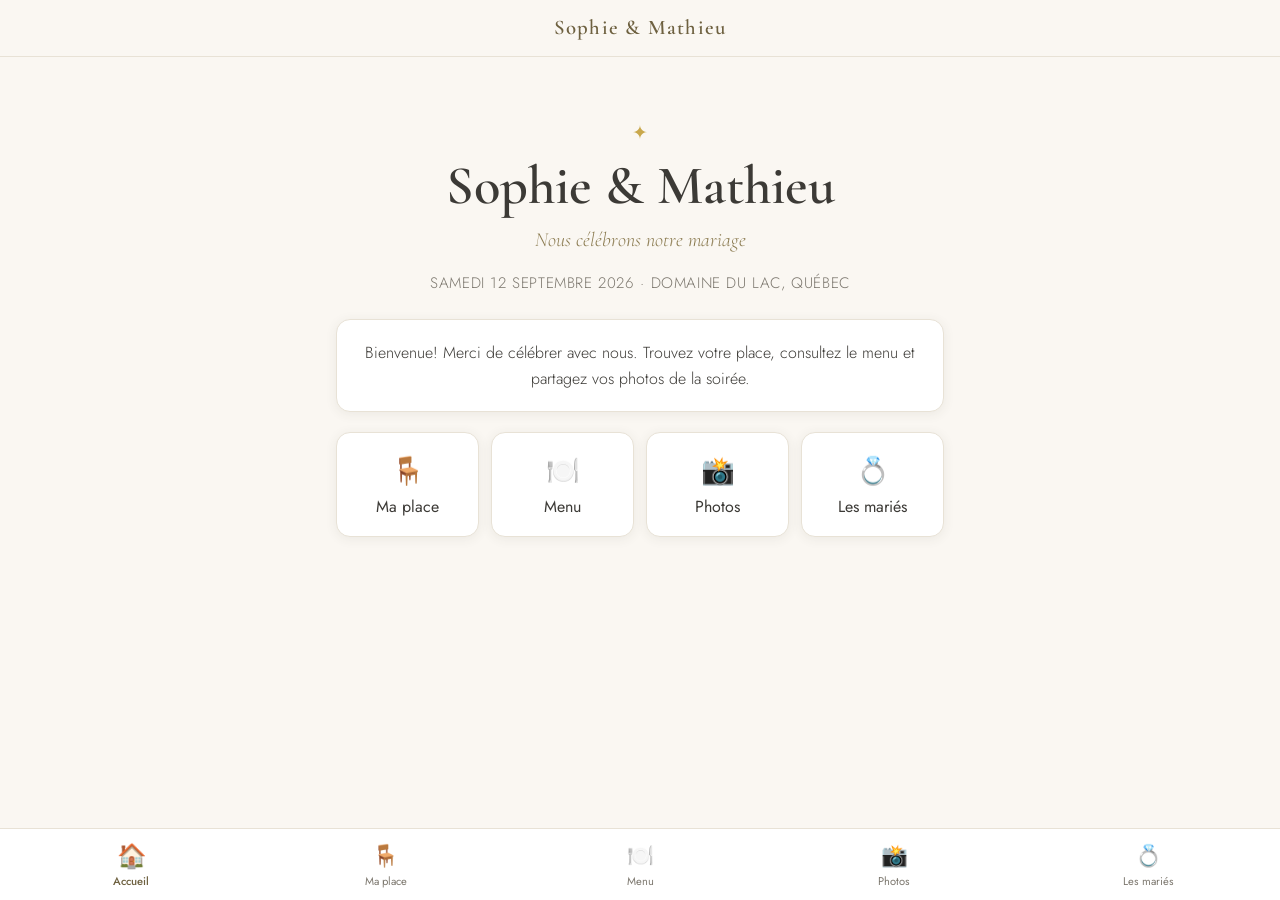
==== index.html @ 0061f0cf "Application invités : plan de salle, recherche de place, menu, photos et page des mariés Application" ====
<!DOCTYPE html>
<html lang="fr">
<head>
  <meta charset="UTF-8">
  <meta name="viewport" content="width=device-width, initial-scale=1.0">
  <title>Trouvez votre place</title>
  <meta name="description" content="Plan de salle, menu et partage de photos pour notre événement.">
  <link rel="icon" href="data:image/svg+xml,<svg xmlns='http://www.w3.org/2000/svg' viewBox='0 0 100 100'><text y='.9em' font-size='90'>🪑</text></svg>">
  <link rel="preconnect" href="https://fonts.googleapis.com">
  <link rel="preconnect" href="https://fonts.gstatic.com" crossorigin>
  <link href="https://fonts.googleapis.com/css2?family=Cormorant+Garamond:ital,wght@0,400;0,600;1,400&family=Jost:wght@300;400;500;600&display=swap" rel="stylesheet">
  <link rel="stylesheet" href="css/style.css">
</head>
<body>

  <!-- En-tête -->
  <header class="entete">
    <h1 id="entete-titre" class="entete-titre"></h1>
  </header>

  <!-- Contenu des pages -->
  <main id="contenu" class="contenu"></main>

  <!-- Navigation du bas (style application mobile) -->
  <nav id="nav" class="nav" aria-label="Navigation principale"></nav>

  <script src="js/config.js"></script>
  <script src="js/app.js"></script>
</body>
</html>
---- css/style.css ----
/* ============================================================================
   Style de l'application « Trouvez votre place »
   Palette élégante : ivoire, or doux, vert sauge foncé
   ============================================================================ */

:root {
  --fond: #faf7f2;
  --carte: #ffffff;
  --encre: #3c3a36;
  --encre-douce: #7d786f;
  --accent: #8a7a4f;        /* or doux */
  --accent-fonce: #6e6140;
  --sauge: #5c6b5a;
  --ligne: #e8e2d6;
  --surlignage: #c9a84c;
  --ombre: 0 2px 12px rgba(60, 58, 54, 0.08);
  --rayon: 14px;
  --police-titre: "Cormorant Garamond", Georgia, serif;
  --police-texte: "Jost", "Segoe UI", sans-serif;
}

* { box-sizing: border-box; margin: 0; padding: 0; }

html { -webkit-text-size-adjust: 100%; }

body {
  font-family: var(--police-texte);
  font-weight: 300;
  background: var(--fond);
  color: var(--encre);
  line-height: 1.6;
  min-height: 100vh;
  min-height: 100dvh;
}

/* ---------------------------------------------------------------- En-tête */

.entete {
  position: sticky;
  top: 0;
  z-index: 10;
  background: rgba(250, 247, 242, 0.92);
  backdrop-filter: blur(8px);
  border-bottom: 1px solid var(--ligne);
  padding: 0.7rem 1rem;
  text-align: center;
}

.entete-titre {
  font-family: var(--police-titre);
  font-size: 1.3rem;
  font-weight: 600;
  letter-spacing: 0.06em;
  color: var(--accent-fonce);
}

/* ----------------------------------------------------------------- Contenu */

.contenu {
  max-width: 640px;
  margin: 0 auto;
  padding: 1.25rem 1rem 6.5rem; /* espace pour la nav du bas */
}

.titre-page {
  font-family: var(--police-titre);
  font-size: 2rem;
  font-weight: 600;
  text-align: center;
  color: var(--encre);
  margin: 0.5rem 0 0.25rem;
}

.sous-titre-page {
  text-align: center;
  color: var(--encre-douce);
  font-size: 0.95rem;
  margin-bottom: 1.25rem;
}

.titre-plan {
  font-family: var(--police-titre);
  font-size: 1.5rem;
  font-weight: 600;
  text-align: center;
  margin: 2rem 0 0.25rem;
}

.carte {
  background: var(--carte);
  border: 1px solid var(--ligne);
  border-radius: var(--rayon);
  box-shadow: var(--ombre);
  padding: 1.25rem;
  margin-bottom: 1rem;
}

.texte-centre { text-align: center; }

/* ----------------------------------------------------------------- Accueil */

.hero {
  text-align: center;
  padding: 2.5rem 0 1.5rem;
}

.hero-ornement {
  color: var(--surlignage);
  font-size: 1.2rem;
  margin-bottom: 0.5rem;
}

.hero-titre {
  font-family: var(--police-titre);
  font-size: 2.7rem;
  font-weight: 600;
  line-height: 1.15;
  color: var(--encre);
}

.hero-sous-titre {
  font-style: italic;
  font-family: var(--police-titre);
  font-size: 1.25rem;
  color: var(--accent);
  margin-top: 0.4rem;
}

.hero-infos {
  margin-top: 0.9rem;
  color: var(--encre-douce);
  font-size: 0.95rem;
  letter-spacing: 0.04em;
  text-transform: uppercase;
}

.raccourcis {
  display: grid;
  grid-template-columns: 1fr 1fr;
  gap: 0.75rem;
  margin-top: 1.25rem;
}

.raccourci {
  display: flex;
  flex-direction: column;
  align-items: center;
  gap: 0.35rem;
  padding: 1.1rem 0.5rem;
  background: var(--carte);
  border: 1px solid var(--ligne);
  border-radius: var(--rayon);
  box-shadow: var(--ombre);
  font-family: var(--police-texte);
  font-size: 1rem;
  font-weight: 400;
  color: var(--encre);
  cursor: pointer;
  transition: transform 0.15s ease, border-color 0.15s ease;
}

.raccourci:active { transform: scale(0.97); }
.raccourci:hover { border-color: var(--accent); }

.raccourci-icone { font-size: 1.7rem; }

/* --------------------------------------------------------------- Recherche */

.recherche { position: relative; }

.recherche-champ {
  width: 100%;
  padding: 0.9rem 1.1rem;
  font-family: var(--police-texte);
  font-size: 1.05rem;
  color: var(--encre);
  background: var(--carte);
  border: 1.5px solid var(--ligne);
  border-radius: 999px;
  outline: none;
  box-shadow: var(--ombre);
}

.recherche-champ:focus { border-color: var(--accent); }

.recherche-resultats {
  margin-top: 0.5rem;
  border-radius: var(--rayon);
  overflow: hidden;
}

.recherche-item {
  display: flex;
  justify-content: space-between;
  align-items: center;
  gap: 0.75rem;
  width: 100%;
  padding: 0.8rem 1.1rem;
  background: var(--carte);
  border: none;
  border-bottom: 1px solid var(--ligne);
  font-family: var(--police-texte);
  font-size: 1rem;
  text-align: left;
  cursor: pointer;
}

.recherche-item:hover { background: #f5f0e6; }

.recherche-nom { font-weight: 500; color: var(--encre); }

.recherche-table {
  font-size: 0.85rem;
  color: var(--encre-douce);
  text-align: right;
  flex-shrink: 0;
}

.recherche-vide {
  padding: 0.9rem 1.1rem;
  background: var(--carte);
  color: var(--encre-douce);
  font-size: 0.95rem;
}

/* ---------------------------------------------------- Résultat / détail table */

.detail-table { margin-top: 1rem; }

.carte-resultat { text-align: center; }

.resultat-invite {
  font-family: var(--police-titre);
  font-size: 1.6rem;
  font-weight: 600;
}

.resultat-phrase {
  color: var(--encre-douce);
  font-size: 0.9rem;
  font-style: italic;
}

.resultat-table {
  font-family: var(--police-titre);
  font-size: 1.8rem;
  font-weight: 600;
  color: var(--accent-fonce);
  margin: 0.3rem 0 0.8rem;
}

.resultat-avec {
  font-size: 0.85rem;
  text-transform: uppercase;
  letter-spacing: 0.08em;
  color: var(--encre-douce);
  margin-bottom: 0.4rem;
}

.resultat-liste {
  list-style: none;
  display: flex;
  flex-wrap: wrap;
  justify-content: center;
  gap: 0.4rem;
}

.resultat-liste li {
  padding: 0.25rem 0.8rem;
  background: var(--fond);
  border: 1px solid var(--ligne);
  border-radius: 999px;
  font-size: 0.92rem;
}

.resultat-liste li.moi {
  background: var(--accent);
  border-color: var(--accent);
  color: #fff;
  font-weight: 500;
}

/* ----------------------------------------------------------- Plan de salle */

.plan-conteneur {
  background: var(--carte);
  border: 1px solid var(--ligne);
  border-radius: var(--rayon);
  box-shadow: var(--ombre);
  padding: 0.75rem;
}

.plan-svg {
  display: block;
  width: 100%;
  height: auto;
}

.plan-repere {
  fill: #f0ebe0;
  stroke: var(--ligne);
  stroke-width: 0.4;
}

.plan-repere-texte {
  font-family: var(--police-texte);
  font-size: 2.6px;
  fill: var(--encre-douce);
  text-anchor: middle;
  dominant-baseline: central;
  letter-spacing: 0.05em;
}

.plan-table { cursor: pointer; }

.plan-table-forme {
  fill: #fff;
  stroke: var(--sauge);
  stroke-width: 0.7;
  transition: fill 0.2s ease, stroke 0.2s ease;
}

.plan-table:hover .plan-table-forme { fill: #eef1ec; }

.plan-table-forme.surligne {
  fill: var(--surlignage);
  stroke: var(--accent-fonce);
}

.plan-table-numero {
  font-family: var(--police-texte);
  font-size: 4px;
  font-weight: 500;
  fill: var(--encre);
  text-anchor: middle;
  dominant-baseline: central;
  pointer-events: none;
}

/* -------------------------------------------------------------------- Menu */

.carte-menu { text-align: center; }

.menu-section {
  font-family: var(--police-titre);
  font-size: 1.4rem;
  font-weight: 600;
  color: var(--accent-fonce);
  margin-bottom: 0.6rem;
}

.menu-section::after {
  content: "";
  display: block;
  width: 42px;
  height: 1px;
  background: var(--surlignage);
  margin: 0.45rem auto 0;
}

.menu-plat { padding: 0.45rem 0; }

.menu-plat-nom { font-size: 1.02rem; }

.menu-plat-note {
  font-size: 0.8rem;
  font-style: italic;
  color: var(--encre-douce);
}

.menu-note {
  text-align: center;
  font-size: 0.85rem;
  font-style: italic;
  color: var(--encre-douce);
  margin-top: 0.5rem;
}

/* ------------------------------------------------------------------ Photos */

.photos-icone { font-size: 2.6rem; margin-bottom: 0.4rem; }

.bouton-principal {
  display: inline-block;
  margin-top: 1.1rem;
  padding: 0.85rem 2rem;
  background: var(--accent);
  color: #fff;
  text-decoration: none;
  font-weight: 500;
  font-size: 1.05rem;
  border-radius: 999px;
  box-shadow: var(--ombre);
  transition: background 0.15s ease, transform 0.15s ease;
}

.bouton-principal:hover { background: var(--accent-fonce); }
.bouton-principal:active { transform: scale(0.97); }

.photos-motclic {
  margin-top: 1rem;
  font-family: var(--police-titre);
  font-size: 1.3rem;
  font-style: italic;
  color: var(--accent-fonce);
}

/* ---------------------------------------------------------------- À propos */

.apropos-paragraphe { margin-bottom: 0.9rem; }
.apropos-paragraphe:last-child { margin-bottom: 0; }

.horaire-ligne {
  display: flex;
  gap: 1rem;
  padding: 0.55rem 0;
  border-bottom: 1px dashed var(--ligne);
}

.horaire-ligne:last-child { border-bottom: none; }

.horaire-heure {
  flex-shrink: 0;
  width: 5.2rem;
  font-weight: 500;
  color: var(--accent-fonce);
}

/* -------------------------------------------------------- Navigation du bas */

.nav {
  position: fixed;
  bottom: 0;
  left: 0;
  right: 0;
  z-index: 10;
  display: flex;
  justify-content: space-around;
  background: rgba(255, 255, 255, 0.95);
  backdrop-filter: blur(8px);
  border-top: 1px solid var(--ligne);
  padding: 0.4rem 0.25rem calc(0.4rem + env(safe-area-inset-bottom));
}

.nav-bouton {
  display: flex;
  flex-direction: column;
  align-items: center;
  gap: 0.1rem;
  flex: 1;
  padding: 0.3rem 0.2rem;
  background: none;
  border: none;
  border-radius: 10px;
  font-family: var(--police-texte);
  font-size: 0.7rem;
  color: var(--encre-douce);
  cursor: pointer;
}

.nav-icone { font-size: 1.35rem; }

.nav-bouton.actif {
  color: var(--accent-fonce);
  font-weight: 500;
}

.nav-bouton.actif .nav-icone { transform: scale(1.1); }

/* ------------------------------------------------------------ Grand écran */

@media (min-width: 700px) {
  .hero-titre { font-size: 3.4rem; }
  .raccourcis { grid-template-columns: repeat(4, 1fr); }
}
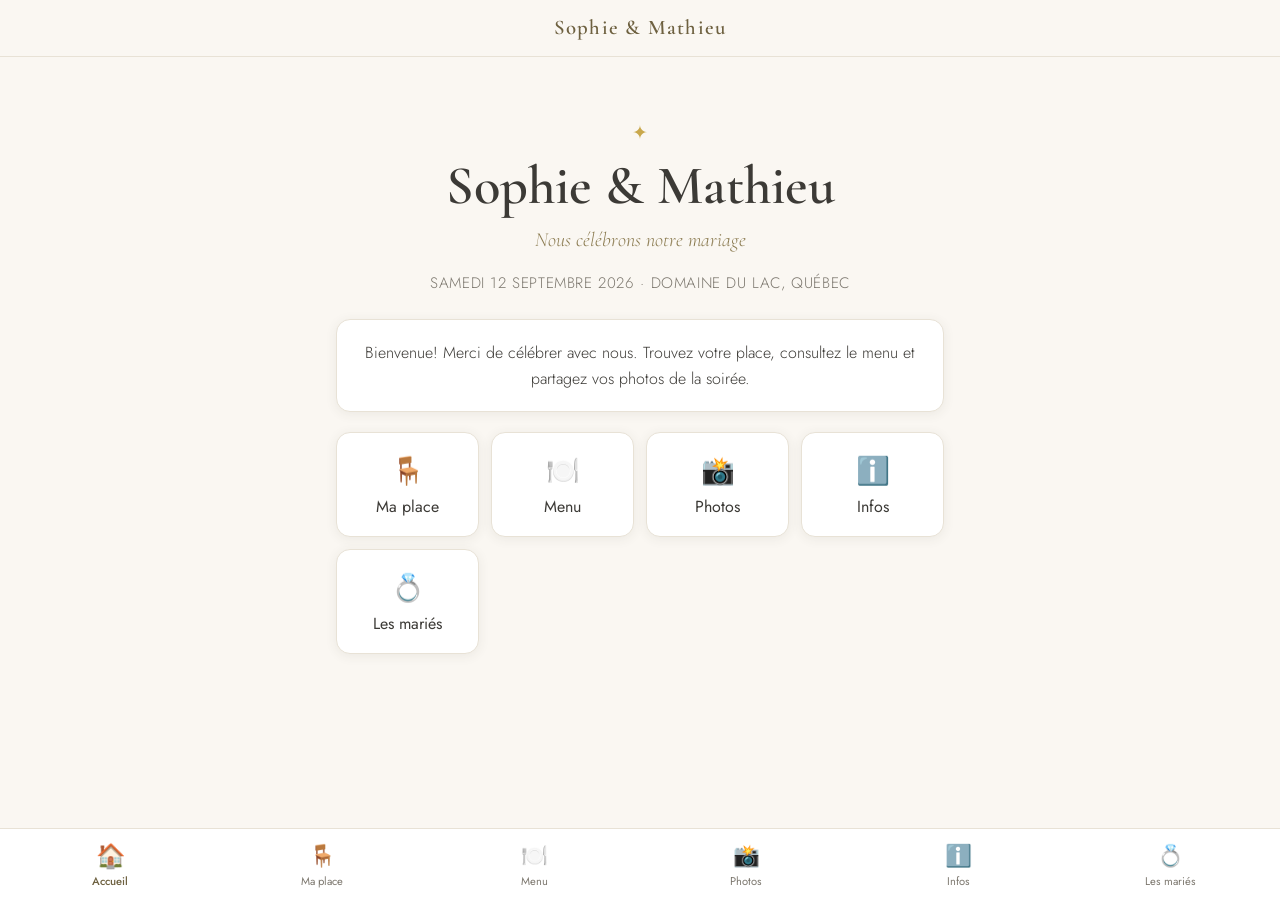
==== commit 843ba291: "Refactorisation en modules de page + config enrichie (infos pratiques, dateISO, mode sombre) Prépare" ====
--- a/index.html
+++ b/index.html
@@ -5,11 +5,19 @@
   <meta name="viewport" content="width=device-width, initial-scale=1.0">
   <title>Trouvez votre place</title>
   <meta name="description" content="Plan de salle, menu et partage de photos pour notre événement.">
+  <meta name="theme-color" content="#8a7a4f">
   <link rel="icon" href="data:image/svg+xml,<svg xmlns='http://www.w3.org/2000/svg' viewBox='0 0 100 100'><text y='.9em' font-size='90'>🪑</text></svg>">
+  <link rel="manifest" href="manifest.webmanifest">
   <link rel="preconnect" href="https://fonts.googleapis.com">
   <link rel="preconnect" href="https://fonts.gstatic.com" crossorigin>
   <link href="https://fonts.googleapis.com/css2?family=Cormorant+Garamond:ital,wght@0,400;0,600;1,400&family=Jost:wght@300;400;500;600&display=swap" rel="stylesheet">
   <link rel="stylesheet" href="css/style.css">
+  <link rel="stylesheet" href="css/accueil.css">
+  <link rel="stylesheet" href="css/plan.css">
+  <link rel="stylesheet" href="css/menu.css">
+  <link rel="stylesheet" href="css/photos.css">
+  <link rel="stylesheet" href="css/infos.css">
+  <link rel="stylesheet" href="css/apropos.css">
 </head>
 <body>
 
@@ -25,6 +33,14 @@
   <nav id="nav" class="nav" aria-label="Navigation principale"></nav>
 
   <script src="js/config.js"></script>
+  <script src="js/utils.js"></script>
+  <script src="js/page-accueil.js"></script>
+  <script src="js/page-plan.js"></script>
+  <script src="js/page-menu.js"></script>
+  <script src="js/page-photos.js"></script>
+  <script src="js/page-infos.js"></script>
+  <script src="js/page-apropos.js"></script>
   <script src="js/app.js"></script>
+  <script src="js/pwa.js"></script>
 </body>
 </html>
--- a/css/style.css
+++ b/css/style.css
@@ -1,6 +1,7 @@
 /* ============================================================================
-   Style de l'application « Trouvez votre place »
-   Palette élégante : ivoire, or doux, vert sauge foncé
+   Style de base (variables, en-tête, navigation, éléments partagés)
+   Palette claire : ivoire, or doux, vert sauge — avec mode sombre automatique.
+   Les styles propres à chaque page sont dans css/accueil.css, plan.css, etc.
    ============================================================================ */
 
 :root {
@@ -13,10 +14,36 @@
   --sauge: #5c6b5a;
   --ligne: #e8e2d6;
   --surlignage: #c9a84c;
+  --survol: #f5f0e6;
+  --repere-fond: #f0ebe0;
+  --table-fond: #ffffff;
+  --entete-fond: rgba(250, 247, 242, 0.92);
+  --nav-fond: rgba(255, 255, 255, 0.95);
   --ombre: 0 2px 12px rgba(60, 58, 54, 0.08);
   --rayon: 14px;
   --police-titre: "Cormorant Garamond", Georgia, serif;
   --police-texte: "Jost", "Segoe UI", sans-serif;
+}
+
+/* Mode sombre automatique (selon le réglage du téléphone) */
+@media (prefers-color-scheme: dark) {
+  :root {
+    --fond: #201e1b;
+    --carte: #2a2723;
+    --encre: #e8e3d9;
+    --encre-douce: #a39c8e;
+    --accent: #b9a468;
+    --accent-fonce: #cdbb85;
+    --sauge: #8ba087;
+    --ligne: #3a362f;
+    --surlignage: #c9a84c;
+    --survol: #35312a;
+    --repere-fond: #35312a;
+    --table-fond: #2f2b26;
+    --entete-fond: rgba(32, 30, 27, 0.92);
+    --nav-fond: rgba(42, 39, 35, 0.95);
+    --ombre: 0 2px 12px rgba(0, 0, 0, 0.35);
+  }
 }
 
 * { box-sizing: border-box; margin: 0; padding: 0; }
@@ -39,7 +66,7 @@
   position: sticky;
   top: 0;
   z-index: 10;
-  background: rgba(250, 247, 242, 0.92);
+  background: var(--entete-fond);
   backdrop-filter: blur(8px);
   border-bottom: 1px solid var(--ligne);
   padding: 0.7rem 1rem;
@@ -97,289 +124,6 @@
 
 .texte-centre { text-align: center; }
 
-/* ----------------------------------------------------------------- Accueil */
-
-.hero {
-  text-align: center;
-  padding: 2.5rem 0 1.5rem;
-}
-
-.hero-ornement {
-  color: var(--surlignage);
-  font-size: 1.2rem;
-  margin-bottom: 0.5rem;
-}
-
-.hero-titre {
-  font-family: var(--police-titre);
-  font-size: 2.7rem;
-  font-weight: 600;
-  line-height: 1.15;
-  color: var(--encre);
-}
-
-.hero-sous-titre {
-  font-style: italic;
-  font-family: var(--police-titre);
-  font-size: 1.25rem;
-  color: var(--accent);
-  margin-top: 0.4rem;
-}
-
-.hero-infos {
-  margin-top: 0.9rem;
-  color: var(--encre-douce);
-  font-size: 0.95rem;
-  letter-spacing: 0.04em;
-  text-transform: uppercase;
-}
-
-.raccourcis {
-  display: grid;
-  grid-template-columns: 1fr 1fr;
-  gap: 0.75rem;
-  margin-top: 1.25rem;
-}
-
-.raccourci {
-  display: flex;
-  flex-direction: column;
-  align-items: center;
-  gap: 0.35rem;
-  padding: 1.1rem 0.5rem;
-  background: var(--carte);
-  border: 1px solid var(--ligne);
-  border-radius: var(--rayon);
-  box-shadow: var(--ombre);
-  font-family: var(--police-texte);
-  font-size: 1rem;
-  font-weight: 400;
-  color: var(--encre);
-  cursor: pointer;
-  transition: transform 0.15s ease, border-color 0.15s ease;
-}
-
-.raccourci:active { transform: scale(0.97); }
-.raccourci:hover { border-color: var(--accent); }
-
-.raccourci-icone { font-size: 1.7rem; }
-
-/* --------------------------------------------------------------- Recherche */
-
-.recherche { position: relative; }
-
-.recherche-champ {
-  width: 100%;
-  padding: 0.9rem 1.1rem;
-  font-family: var(--police-texte);
-  font-size: 1.05rem;
-  color: var(--encre);
-  background: var(--carte);
-  border: 1.5px solid var(--ligne);
-  border-radius: 999px;
-  outline: none;
-  box-shadow: var(--ombre);
-}
-
-.recherche-champ:focus { border-color: var(--accent); }
-
-.recherche-resultats {
-  margin-top: 0.5rem;
-  border-radius: var(--rayon);
-  overflow: hidden;
-}
-
-.recherche-item {
-  display: flex;
-  justify-content: space-between;
-  align-items: center;
-  gap: 0.75rem;
-  width: 100%;
-  padding: 0.8rem 1.1rem;
-  background: var(--carte);
-  border: none;
-  border-bottom: 1px solid var(--ligne);
-  font-family: var(--police-texte);
-  font-size: 1rem;
-  text-align: left;
-  cursor: pointer;
-}
-
-.recherche-item:hover { background: #f5f0e6; }
-
-.recherche-nom { font-weight: 500; color: var(--encre); }
-
-.recherche-table {
-  font-size: 0.85rem;
-  color: var(--encre-douce);
-  text-align: right;
-  flex-shrink: 0;
-}
-
-.recherche-vide {
-  padding: 0.9rem 1.1rem;
-  background: var(--carte);
-  color: var(--encre-douce);
-  font-size: 0.95rem;
-}
-
-/* ---------------------------------------------------- Résultat / détail table */
-
-.detail-table { margin-top: 1rem; }
-
-.carte-resultat { text-align: center; }
-
-.resultat-invite {
-  font-family: var(--police-titre);
-  font-size: 1.6rem;
-  font-weight: 600;
-}
-
-.resultat-phrase {
-  color: var(--encre-douce);
-  font-size: 0.9rem;
-  font-style: italic;
-}
-
-.resultat-table {
-  font-family: var(--police-titre);
-  font-size: 1.8rem;
-  font-weight: 600;
-  color: var(--accent-fonce);
-  margin: 0.3rem 0 0.8rem;
-}
-
-.resultat-avec {
-  font-size: 0.85rem;
-  text-transform: uppercase;
-  letter-spacing: 0.08em;
-  color: var(--encre-douce);
-  margin-bottom: 0.4rem;
-}
-
-.resultat-liste {
-  list-style: none;
-  display: flex;
-  flex-wrap: wrap;
-  justify-content: center;
-  gap: 0.4rem;
-}
-
-.resultat-liste li {
-  padding: 0.25rem 0.8rem;
-  background: var(--fond);
-  border: 1px solid var(--ligne);
-  border-radius: 999px;
-  font-size: 0.92rem;
-}
-
-.resultat-liste li.moi {
-  background: var(--accent);
-  border-color: var(--accent);
-  color: #fff;
-  font-weight: 500;
-}
-
-/* ----------------------------------------------------------- Plan de salle */
-
-.plan-conteneur {
-  background: var(--carte);
-  border: 1px solid var(--ligne);
-  border-radius: var(--rayon);
-  box-shadow: var(--ombre);
-  padding: 0.75rem;
-}
-
-.plan-svg {
-  display: block;
-  width: 100%;
-  height: auto;
-}
-
-.plan-repere {
-  fill: #f0ebe0;
-  stroke: var(--ligne);
-  stroke-width: 0.4;
-}
-
-.plan-repere-texte {
-  font-family: var(--police-texte);
-  font-size: 2.6px;
-  fill: var(--encre-douce);
-  text-anchor: middle;
-  dominant-baseline: central;
-  letter-spacing: 0.05em;
-}
-
-.plan-table { cursor: pointer; }
-
-.plan-table-forme {
-  fill: #fff;
-  stroke: var(--sauge);
-  stroke-width: 0.7;
-  transition: fill 0.2s ease, stroke 0.2s ease;
-}
-
-.plan-table:hover .plan-table-forme { fill: #eef1ec; }
-
-.plan-table-forme.surligne {
-  fill: var(--surlignage);
-  stroke: var(--accent-fonce);
-}
-
-.plan-table-numero {
-  font-family: var(--police-texte);
-  font-size: 4px;
-  font-weight: 500;
-  fill: var(--encre);
-  text-anchor: middle;
-  dominant-baseline: central;
-  pointer-events: none;
-}
-
-/* -------------------------------------------------------------------- Menu */
-
-.carte-menu { text-align: center; }
-
-.menu-section {
-  font-family: var(--police-titre);
-  font-size: 1.4rem;
-  font-weight: 600;
-  color: var(--accent-fonce);
-  margin-bottom: 0.6rem;
-}
-
-.menu-section::after {
-  content: "";
-  display: block;
-  width: 42px;
-  height: 1px;
-  background: var(--surlignage);
-  margin: 0.45rem auto 0;
-}
-
-.menu-plat { padding: 0.45rem 0; }
-
-.menu-plat-nom { font-size: 1.02rem; }
-
-.menu-plat-note {
-  font-size: 0.8rem;
-  font-style: italic;
-  color: var(--encre-douce);
-}
-
-.menu-note {
-  text-align: center;
-  font-size: 0.85rem;
-  font-style: italic;
-  color: var(--encre-douce);
-  margin-top: 0.5rem;
-}
-
-/* ------------------------------------------------------------------ Photos */
-
-.photos-icone { font-size: 2.6rem; margin-bottom: 0.4rem; }
-
 .bouton-principal {
   display: inline-block;
   margin-top: 1.1rem;
@@ -387,6 +131,9 @@
   background: var(--accent);
   color: #fff;
   text-decoration: none;
+  border: none;
+  cursor: pointer;
+  font-family: var(--police-texte);
   font-weight: 500;
   font-size: 1.05rem;
   border-radius: 999px;
@@ -394,36 +141,12 @@
   transition: background 0.15s ease, transform 0.15s ease;
 }
 
-.bouton-principal:hover { background: var(--accent-fonce); }
+.bouton-principal:hover { background: var(--accent-fonce); color: #fff; }
 .bouton-principal:active { transform: scale(0.97); }
 
-.photos-motclic {
-  margin-top: 1rem;
-  font-family: var(--police-titre);
-  font-size: 1.3rem;
-  font-style: italic;
-  color: var(--accent-fonce);
-}
-
-/* ---------------------------------------------------------------- À propos */
-
-.apropos-paragraphe { margin-bottom: 0.9rem; }
-.apropos-paragraphe:last-child { margin-bottom: 0; }
-
-.horaire-ligne {
-  display: flex;
-  gap: 1rem;
-  padding: 0.55rem 0;
-  border-bottom: 1px dashed var(--ligne);
-}
-
-.horaire-ligne:last-child { border-bottom: none; }
-
-.horaire-heure {
-  flex-shrink: 0;
-  width: 5.2rem;
-  font-weight: 500;
-  color: var(--accent-fonce);
+@media (prefers-color-scheme: dark) {
+  .bouton-principal { color: #201e1b; }
+  .bouton-principal:hover { color: #201e1b; }
 }
 
 /* -------------------------------------------------------- Navigation du bas */
@@ -436,7 +159,7 @@
   z-index: 10;
   display: flex;
   justify-content: space-around;
-  background: rgba(255, 255, 255, 0.95);
+  background: var(--nav-fond);
   backdrop-filter: blur(8px);
   border-top: 1px solid var(--ligne);
   padding: 0.4rem 0.25rem calc(0.4rem + env(safe-area-inset-bottom));
@@ -466,10 +189,3 @@
 }
 
 .nav-bouton.actif .nav-icone { transform: scale(1.1); }
-
-/* ------------------------------------------------------------ Grand écran */
-
-@media (min-width: 700px) {
-  .hero-titre { font-size: 3.4rem; }
-  .raccourcis { grid-template-columns: repeat(4, 1fr); }
-}
--- a/css/accueil.css
+++ b/css/accueil.css
@@ -0,0 +1,73 @@
+/* ============================================================================
+   Page : Accueil
+   ============================================================================ */
+
+.hero {
+  text-align: center;
+  padding: 2.5rem 0 1.5rem;
+}
+
+.hero-ornement {
+  color: var(--surlignage);
+  font-size: 1.2rem;
+  margin-bottom: 0.5rem;
+}
+
+.hero-titre {
+  font-family: var(--police-titre);
+  font-size: 2.7rem;
+  font-weight: 600;
+  line-height: 1.15;
+  color: var(--encre);
+}
+
+.hero-sous-titre {
+  font-style: italic;
+  font-family: var(--police-titre);
+  font-size: 1.25rem;
+  color: var(--accent);
+  margin-top: 0.4rem;
+}
+
+.hero-infos {
+  margin-top: 0.9rem;
+  color: var(--encre-douce);
+  font-size: 0.95rem;
+  letter-spacing: 0.04em;
+  text-transform: uppercase;
+}
+
+.raccourcis {
+  display: grid;
+  grid-template-columns: 1fr 1fr;
+  gap: 0.75rem;
+  margin-top: 1.25rem;
+}
+
+.raccourci {
+  display: flex;
+  flex-direction: column;
+  align-items: center;
+  gap: 0.35rem;
+  padding: 1.1rem 0.5rem;
+  background: var(--carte);
+  border: 1px solid var(--ligne);
+  border-radius: var(--rayon);
+  box-shadow: var(--ombre);
+  font-family: var(--police-texte);
+  font-size: 1rem;
+  font-weight: 400;
+  color: var(--encre);
+  cursor: pointer;
+  transition: transform 0.15s ease, border-color 0.15s ease;
+}
+
+.raccourci:active { transform: scale(0.97); }
+.raccourci:hover { border-color: var(--accent); }
+
+.raccourci-icone { font-size: 1.7rem; }
+
+@media (min-width: 700px) {
+  .hero-titre { font-size: 3.4rem; }
+  .raccourcis { grid-template-columns: repeat(4, 1fr); }
+}
--- a/css/plan.css
+++ b/css/plan.css
@@ -0,0 +1,177 @@
+/* ============================================================================
+   Page : Trouver ma place + plan de salle
+   ============================================================================ */
+
+/* --------------------------------------------------------------- Recherche */
+
+.recherche { position: relative; }
+
+.recherche-champ {
+  width: 100%;
+  padding: 0.9rem 1.1rem;
+  font-family: var(--police-texte);
+  font-size: 1.05rem;
+  color: var(--encre);
+  background: var(--carte);
+  border: 1.5px solid var(--ligne);
+  border-radius: 999px;
+  outline: none;
+  box-shadow: var(--ombre);
+}
+
+.recherche-champ:focus { border-color: var(--accent); }
+
+.recherche-resultats {
+  margin-top: 0.5rem;
+  border-radius: var(--rayon);
+  overflow: hidden;
+}
+
+.recherche-item {
+  display: flex;
+  justify-content: space-between;
+  align-items: center;
+  gap: 0.75rem;
+  width: 100%;
+  padding: 0.8rem 1.1rem;
+  background: var(--carte);
+  border: none;
+  border-bottom: 1px solid var(--ligne);
+  font-family: var(--police-texte);
+  font-size: 1rem;
+  color: var(--encre);
+  text-align: left;
+  cursor: pointer;
+}
+
+.recherche-item:hover { background: var(--survol); }
+
+.recherche-nom { font-weight: 500; color: var(--encre); }
+
+.recherche-table {
+  font-size: 0.85rem;
+  color: var(--encre-douce);
+  text-align: right;
+  flex-shrink: 0;
+}
+
+.recherche-vide {
+  padding: 0.9rem 1.1rem;
+  background: var(--carte);
+  color: var(--encre-douce);
+  font-size: 0.95rem;
+}
+
+/* ---------------------------------------------------- Résultat / détail table */
+
+.detail-table { margin-top: 1rem; }
+
+.carte-resultat { text-align: center; }
+
+.resultat-invite {
+  font-family: var(--police-titre);
+  font-size: 1.6rem;
+  font-weight: 600;
+}
+
+.resultat-phrase {
+  color: var(--encre-douce);
+  font-size: 0.9rem;
+  font-style: italic;
+}
+
+.resultat-table {
+  font-family: var(--police-titre);
+  font-size: 1.8rem;
+  font-weight: 600;
+  color: var(--accent-fonce);
+  margin: 0.3rem 0 0.8rem;
+}
+
+.resultat-avec {
+  font-size: 0.85rem;
+  text-transform: uppercase;
+  letter-spacing: 0.08em;
+  color: var(--encre-douce);
+  margin-bottom: 0.4rem;
+}
+
+.resultat-liste {
+  list-style: none;
+  display: flex;
+  flex-wrap: wrap;
+  justify-content: center;
+  gap: 0.4rem;
+}
+
+.resultat-liste li {
+  padding: 0.25rem 0.8rem;
+  background: var(--fond);
+  border: 1px solid var(--ligne);
+  border-radius: 999px;
+  font-size: 0.92rem;
+}
+
+.resultat-liste li.moi {
+  background: var(--accent);
+  border-color: var(--accent);
+  color: #fff;
+  font-weight: 500;
+}
+
+/* ----------------------------------------------------------- Plan de salle */
+
+.plan-conteneur {
+  background: var(--carte);
+  border: 1px solid var(--ligne);
+  border-radius: var(--rayon);
+  box-shadow: var(--ombre);
+  padding: 0.75rem;
+}
+
+.plan-svg {
+  display: block;
+  width: 100%;
+  height: auto;
+}
+
+.plan-repere {
+  fill: var(--repere-fond);
+  stroke: var(--ligne);
+  stroke-width: 0.4;
+}
+
+.plan-repere-texte {
+  font-family: var(--police-texte);
+  font-size: 2.6px;
+  fill: var(--encre-douce);
+  text-anchor: middle;
+  dominant-baseline: central;
+  letter-spacing: 0.05em;
+}
+
+.plan-table { cursor: pointer; }
+
+.plan-table-forme {
+  fill: var(--table-fond);
+  stroke: var(--sauge);
+  stroke-width: 0.7;
+  transition: fill 0.2s ease, stroke 0.2s ease;
+}
+
+.plan-table:hover .plan-table-forme { fill: var(--survol); }
+
+.plan-table-forme.surligne {
+  fill: var(--surlignage);
+  stroke: var(--accent-fonce);
+}
+
+.plan-table-numero {
+  font-family: var(--police-texte);
+  font-size: 4px;
+  font-weight: 500;
+  fill: var(--encre);
+  text-anchor: middle;
+  dominant-baseline: central;
+  pointer-events: none;
+}
--- a/css/menu.css
+++ b/css/menu.css
@@ -0,0 +1,40 @@
+/* ============================================================================
+   Page : Menu
+   ============================================================================ */
+
+.carte-menu { text-align: center; }
+
+.menu-section {
+  font-family: var(--police-titre);
+  font-size: 1.4rem;
+  font-weight: 600;
+  color: var(--accent-fonce);
+  margin-bottom: 0.6rem;
+}
+
+.menu-section::after {
+  content: "";
+  display: block;
+  width: 42px;
+  height: 1px;
+  background: var(--surlignage);
+  margin: 0.45rem auto 0;
+}
+
+.menu-plat { padding: 0.45rem 0; }
+
+.menu-plat-nom { font-size: 1.02rem; }
+
+.menu-plat-note {
+  font-size: 0.8rem;
+  font-style: italic;
+  color: var(--encre-douce);
+}
+
+.menu-note {
+  text-align: center;
+  font-size: 0.85rem;
+  font-style: italic;
+  color: var(--encre-douce);
+  margin-top: 0.5rem;
+}
--- a/css/photos.css
+++ b/css/photos.css
@@ -0,0 +1,13 @@
+/* ============================================================================
+   Page : Photos
+   ============================================================================ */
+
+.photos-icone { font-size: 2.6rem; margin-bottom: 0.4rem; }
+
+.photos-motclic {
+  margin-top: 1rem;
+  font-family: var(--police-titre);
+  font-size: 1.3rem;
+  font-style: italic;
+  color: var(--accent-fonce);
+}
--- a/css/infos.css
+++ b/css/infos.css
@@ -0,0 +1,3 @@
+/* ============================================================================
+   Page : Infos pratiques
+   ============================================================================ */
--- a/css/apropos.css
+++ b/css/apropos.css
@@ -0,0 +1,22 @@
+/* ============================================================================
+   Page : Les mariés / À propos
+   ============================================================================ */
+
+.apropos-paragraphe { margin-bottom: 0.9rem; }
+.apropos-paragraphe:last-child { margin-bottom: 0; }
+
+.horaire-ligne {
+  display: flex;
+  gap: 1rem;
+  padding: 0.55rem 0;
+  border-bottom: 1px dashed var(--ligne);
+}
+
+.horaire-ligne:last-child { border-bottom: none; }
+
+.horaire-heure {
+  flex-shrink: 0;
+  width: 5.2rem;
+  font-weight: 500;
+  color: var(--accent-fonce);
+}
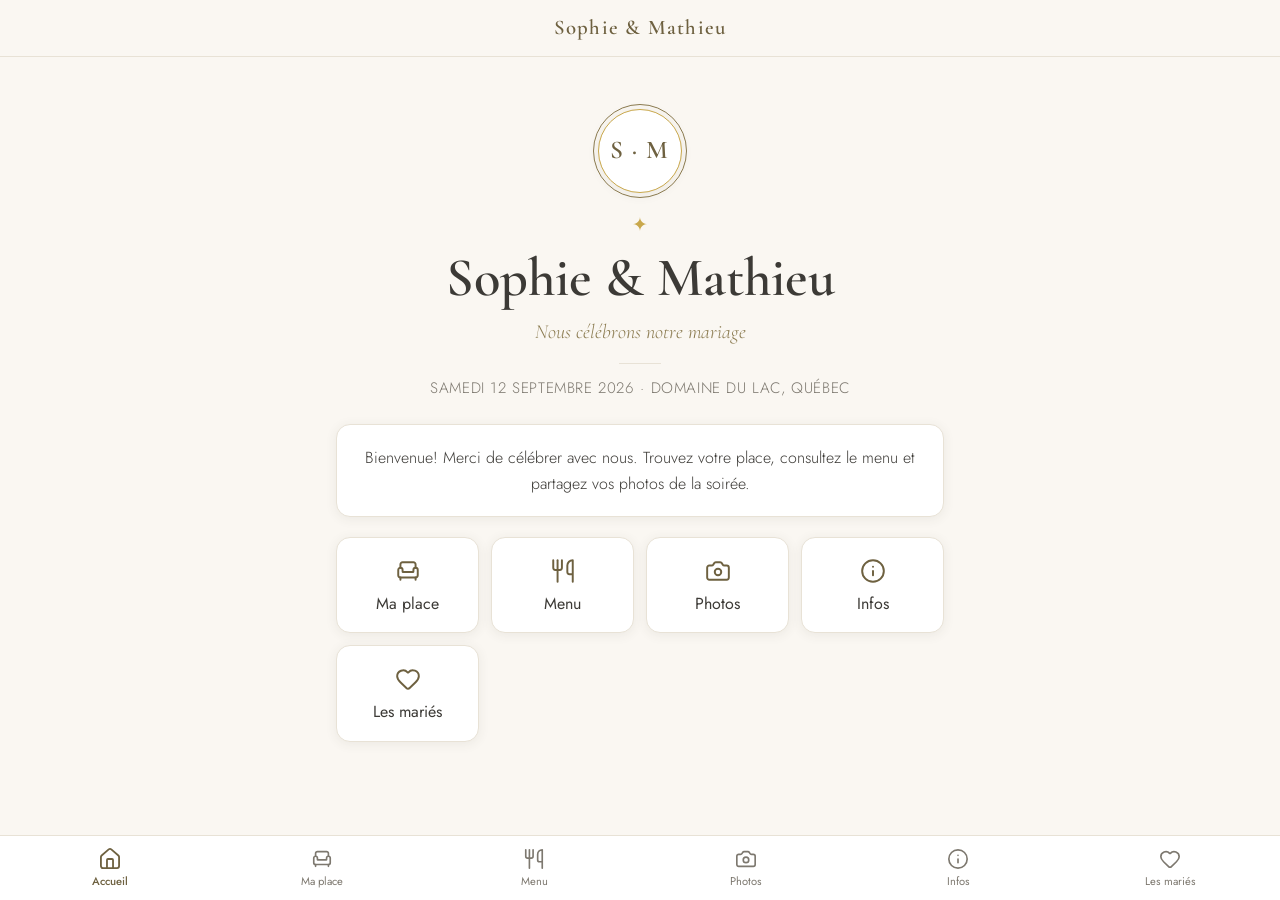
==== commit 8f1fd847: "Remplace les emojis par des icônes SVG Lucide intégrées Nouveau js/icones.js (23 icônes du jeu Lucid" ====
--- a/index.html
+++ b/index.html
@@ -6,7 +6,7 @@
   <title>Trouvez votre place</title>
   <meta name="description" content="Plan de salle, menu et partage de photos pour notre événement.">
   <meta name="theme-color" content="#8a7a4f">
-  <link rel="icon" href="data:image/svg+xml,<svg xmlns='http://www.w3.org/2000/svg' viewBox='0 0 100 100'><text y='.9em' font-size='90'>🪑</text></svg>">
+  <link rel="icon" href="icons/icone.svg" type="image/svg+xml">
   <link rel="manifest" href="manifest.webmanifest">
   <link rel="preconnect" href="https://fonts.googleapis.com">
   <link rel="preconnect" href="https://fonts.gstatic.com" crossorigin>
@@ -34,6 +34,7 @@
 
   <script src="js/config.js"></script>
   <script src="js/utils.js"></script>
+  <script src="js/icones.js"></script>
   <script src="js/page-accueil.js"></script>
   <script src="js/page-plan.js"></script>
   <script src="js/page-menu.js"></script>
--- a/css/style.css
+++ b/css/style.css
@@ -181,7 +181,10 @@
   cursor: pointer;
 }
 
-.nav-icone { font-size: 1.35rem; }
+.nav-icone { display: flex; align-items: center; justify-content: center; height: 1.5rem; }
+
+/* Icônes SVG (Lucide) : héritent de la couleur du texte */
+.icone { display: block; flex-shrink: 0; }
 
 .nav-bouton.actif {
   color: var(--accent-fonce);
--- a/css/accueil.css
+++ b/css/accueil.css
@@ -4,7 +4,37 @@
 
 .hero {
   text-align: center;
-  padding: 2.5rem 0 1.5rem;
+  padding: 2rem 0 1.5rem;
+}
+
+/* ------------------------------------------------------------- Monogramme */
+
+.monogramme {
+  display: flex;
+  justify-content: center;
+  margin-bottom: 1rem;
+}
+
+.monogramme-cercle {
+  width: 84px;
+  height: 84px;
+  border-radius: 50%;
+  display: flex;
+  align-items: center;
+  justify-content: center;
+  background: var(--carte);
+  border: 1.5px solid var(--surlignage);
+  outline: 1px solid var(--accent);
+  outline-offset: 4px;
+  box-shadow: var(--ombre);
+}
+
+.monogramme-lettres {
+  font-family: var(--police-titre);
+  font-size: 1.6rem;
+  font-weight: 600;
+  letter-spacing: 0.06em;
+  color: var(--accent-fonce);
 }
 
 .hero-ornement {
@@ -29,13 +59,81 @@
   margin-top: 0.4rem;
 }
 
+.hero-separateur {
+  width: 42px;
+  height: 1px;
+  margin: 0.9rem auto 0.75rem;
+  background: var(--ligne);
+}
+
 .hero-infos {
-  margin-top: 0.9rem;
   color: var(--encre-douce);
   font-size: 0.95rem;
   letter-spacing: 0.04em;
   text-transform: uppercase;
 }
+
+/* ----------------------------------------------------------- Compte à rebours */
+
+.compte-rebours {
+  text-align: center;
+  margin: 1.5rem 0;
+  padding: 1.15rem 0.75rem 1.25rem;
+  border-top: 1px solid var(--ligne);
+  border-bottom: 1px solid var(--ligne);
+}
+
+.compte-rebours-titre {
+  font-family: var(--police-titre);
+  font-style: italic;
+  font-size: 1.05rem;
+  letter-spacing: 0.04em;
+  color: var(--encre-douce);
+  margin-bottom: 0.85rem;
+}
+
+.compte-rebours-grille {
+  display: flex;
+  justify-content: center;
+  gap: 0.85rem;
+}
+
+.compte-rebours-unite {
+  display: flex;
+  flex-direction: column;
+  align-items: center;
+  min-width: 3.3rem;
+}
+
+.compte-rebours-nombre {
+  font-family: var(--police-titre);
+  font-size: 1.85rem;
+  font-weight: 600;
+  line-height: 1;
+  color: var(--accent-fonce);
+  font-variant-numeric: tabular-nums;
+}
+
+.compte-rebours-libelle {
+  margin-top: 0.3rem;
+  font-size: 0.65rem;
+  text-transform: uppercase;
+  letter-spacing: 0.07em;
+  color: var(--encre-douce);
+}
+
+.compte-rebours-aujourdhui {
+  display: flex;
+  align-items: center;
+  justify-content: center;
+  gap: 0.45rem;
+  font-family: var(--police-titre);
+  font-size: 1.35rem;
+  font-weight: 600;
+  color: var(--accent-fonce);
+}
+
+/* ------------------------------------------------------------------ Raccourcis */
 
 .raccourcis {
   display: grid;
@@ -65,7 +163,40 @@
 .raccourci:active { transform: scale(0.97); }
 .raccourci:hover { border-color: var(--accent); }
 
-.raccourci-icone { font-size: 1.7rem; }
+.raccourci-icone { display: flex; align-items: center; justify-content: center; height: 1.9rem; color: var(--accent-fonce); }
+
+/* ------------------------------------------------------------- Animations */
+
+@keyframes accueil-entree-douce {
+  from {
+    opacity: 0;
+    transform: translateY(14px);
+  }
+  to {
+    opacity: 1;
+    transform: translateY(0);
+  }
+}
+
+.anim-entree {
+  animation: accueil-entree-douce 0.7s ease both;
+}
+
+.anim-1 { animation-delay: 0s; }
+.anim-2 { animation-delay: 0.1s; }
+.anim-3 { animation-delay: 0.18s; }
+.anim-4 { animation-delay: 0.26s; }
+.anim-5 { animation-delay: 0.34s; }
+.anim-6 { animation-delay: 0.42s; }
+.anim-7 { animation-delay: 0.5s; }
+
+@media (prefers-reduced-motion: reduce) {
+  .anim-entree {
+    animation: none;
+    opacity: 1;
+    transform: none;
+  }
+}
 
 @media (min-width: 700px) {
   .hero-titre { font-size: 3.4rem; }
--- a/css/plan.css
+++ b/css/plan.css
@@ -61,6 +61,18 @@
   color: var(--encre-douce);
   font-size: 0.95rem;
 }
+
+.recherche-suggestion-entete {
+  padding: 0.55rem 1.1rem 0.3rem;
+  background: var(--carte);
+  color: var(--encre-douce);
+  font-size: 0.78rem;
+  text-transform: uppercase;
+  letter-spacing: 0.06em;
+  border-bottom: 1px solid var(--ligne);
+}
+
+.recherche-item-suggestion { border-left: 3px solid var(--accent); }
 
 /* ---------------------------------------------------- Résultat / détail table */
 
@@ -121,18 +133,107 @@
 
 /* ----------------------------------------------------------- Plan de salle */
 
+.plan-enveloppe { margin-bottom: 0.5rem; }
+
 .plan-conteneur {
+  position: relative;
   background: var(--carte);
   border: 1px solid var(--ligne);
   border-radius: var(--rayon);
   box-shadow: var(--ombre);
   padding: 0.75rem;
-}
+  overflow: hidden;
+  touch-action: none; /* empêche le pincement/défilement du navigateur : on gère le zoom nous-mêmes */
+  cursor: grab;
+}
+
+.plan-conteneur--glisse { cursor: grabbing; }
 
 .plan-svg {
   display: block;
   width: 100%;
   height: auto;
+  touch-action: none;
+  user-select: none;
+}
+
+/* Boutons de zoom / réinitialisation superposés au plan */
+.plan-controles {
+  position: absolute;
+  top: 1rem;
+  right: 1rem;
+  z-index: 2;
+  display: flex;
+  flex-direction: column;
+  gap: 0.4rem;
+  touch-action: manipulation;
+}
+
+.plan-bouton {
+  width: 2.1rem;
+  height: 2.1rem;
+  display: flex;
+  align-items: center;
+  justify-content: center;
+  background: var(--carte);
+  color: var(--encre);
+  border: 1px solid var(--ligne);
+  border-radius: 50%;
+  box-shadow: var(--ombre);
+  font-family: var(--police-texte);
+  font-size: 1.15rem;
+  line-height: 1;
+  cursor: pointer;
+  touch-action: manipulation;
+}
+
+.plan-bouton:hover { background: var(--survol); }
+.plan-bouton:active { transform: scale(0.94); }
+
+.plan-bouton-reset { font-size: 1rem; }
+
+/* Légende discrète sous le plan */
+.plan-legende {
+  display: flex;
+  flex-wrap: wrap;
+  justify-content: center;
+  gap: 0.6rem 1.1rem;
+  margin-top: 0.65rem;
+  font-size: 0.78rem;
+  color: var(--encre-douce);
+}
+
+.plan-legende-item {
+  display: inline-flex;
+  align-items: center;
+  gap: 0.35rem;
+}
+
+.plan-legende-puce {
+  display: inline-flex;
+  align-items: center;
+  justify-content: center;
+  width: 0.85rem;
+  height: 0.85rem;
+  flex-shrink: 0;
+}
+
+.plan-legende-puce-honneur {
+  color: var(--accent-fonce);
+  font-size: 0.85rem;
+  line-height: 1;
+}
+
+.plan-legende-puce-table {
+  background: var(--table-fond);
+  border: 1.5px solid var(--sauge);
+  border-radius: 50%;
+}
+
+.plan-legende-puce-repere {
+  background: var(--repere-fond);
+  border: 1px solid var(--ligne);
+  border-radius: 2px;
 }
 
 .plan-repere {
@@ -175,3 +276,13 @@
   dominant-baseline: central;
   pointer-events: none;
 }
+
+/* Chaises décoratives autour des tables */
+.plan-chaises { pointer-events: none; }
+
+.plan-chaise {
+  fill: var(--fond);
+  stroke: var(--sauge);
+  stroke-width: 0.35;
+  opacity: 0.85;
+}
--- a/css/menu.css
+++ b/css/menu.css
@@ -21,14 +21,112 @@
   margin: 0.45rem auto 0;
 }
 
-.menu-plat { padding: 0.45rem 0; }
+/* ------------------------------------------------------------ Rangée de filtres */
+
+.menu-filtres {
+  margin: 0 0 1.1rem;
+}
+
+.menu-puces {
+  display: flex;
+  flex-wrap: wrap;
+  justify-content: center;
+  gap: 0.5rem;
+}
+
+.menu-puce {
+  display: inline-flex;
+  align-items: center;
+  gap: 0.35rem;
+  font-family: var(--police-texte);
+  font-size: 0.82rem;
+  font-weight: 500;
+  color: var(--encre-douce);
+  background: var(--carte);
+  border: 1px solid var(--ligne);
+  border-radius: 999px;
+  padding: 0.4rem 0.9rem;
+  cursor: pointer;
+  transition: background 0.15s ease, color 0.15s ease, border-color 0.15s ease, transform 0.1s ease;
+}
+
+.menu-puce:hover { background: var(--survol); }
+.menu-puce:active { transform: scale(0.96); }
+
+.menu-puce-actif {
+  background: var(--accent);
+  border-color: var(--accent);
+  color: #fff;
+}
+
+@media (prefers-color-scheme: dark) {
+  .menu-puce-actif { color: #201e1b; }
+}
+
+.menu-compteur {
+  text-align: center;
+  font-size: 0.78rem;
+  color: var(--encre-douce);
+  margin-top: 0.5rem;
+  min-height: 1.1em;
+}
+
+/* ------------------------------------------------------------------- Plats */
+
+.menu-conteneur .carte-menu {
+  opacity: 0;
+  transform: translateY(4px);
+  transition: opacity 0.25s ease, transform 0.25s ease;
+}
+
+.menu-conteneur .carte-menu.menu-anime-actif {
+  opacity: 1;
+  transform: translateY(0);
+}
+
+.menu-plat {
+  padding: 0.5rem 0;
+  border-bottom: 1px solid var(--ligne);
+}
+
+.menu-plat:last-child { border-bottom: none; }
+
+.menu-plat-entete {
+  display: flex;
+  flex-wrap: wrap;
+  align-items: center;
+  justify-content: center;
+  gap: 0.4rem 0.5rem;
+}
 
 .menu-plat-nom { font-size: 1.02rem; }
+
+.menu-pastilles {
+  display: inline-flex;
+  flex-wrap: wrap;
+  justify-content: center;
+  gap: 0.3rem;
+}
+
+.menu-pastille {
+  display: inline-flex;
+  align-items: center;
+  gap: 0.28rem;
+  font-size: 0.72rem;
+  font-weight: 500;
+  color: var(--sauge);
+  background: var(--survol);
+  border: 1px solid var(--ligne);
+  border-radius: 999px;
+  padding: 0.15rem 0.55rem;
+  white-space: nowrap;
+}
 
 .menu-plat-note {
   font-size: 0.8rem;
   font-style: italic;
   color: var(--encre-douce);
+  margin-top: 0.2rem;
 }
 
 .menu-note {
--- a/css/photos.css
+++ b/css/photos.css
@@ -2,12 +2,61 @@
    Page : Photos
    ============================================================================ */
 
-.photos-icone { font-size: 2.6rem; margin-bottom: 0.4rem; }
+.photos-carte { max-width: 420px; margin-left: auto; margin-right: auto; }
+
+.photos-icone {
+  display: flex;
+  justify-content: center;
+  margin-bottom: 0.6rem;
+  color: var(--accent);
+}
 
 .photos-motclic {
-  margin-top: 1rem;
+  margin-top: 1.1rem;
+  padding: 0.7rem 1rem;
+  border: 2px dashed var(--surlignage);
+  border-radius: var(--rayon);
+  background: var(--survol);
   font-family: var(--police-titre);
   font-size: 1.3rem;
   font-style: italic;
   color: var(--accent-fonce);
 }
+
+.photos-actions {
+  display: flex;
+  flex-wrap: wrap;
+  justify-content: center;
+  gap: 0.6rem;
+  margin-top: 1rem;
+}
+
+.bouton-secondaire {
+  display: inline-block;
+  padding: 0.7rem 1.4rem;
+  background: transparent;
+  color: var(--accent-fonce);
+  text-decoration: none;
+  border: 1.5px solid var(--accent);
+  cursor: pointer;
+  font-family: var(--police-texte);
+  font-weight: 500;
+  font-size: 0.95rem;
+  border-radius: 999px;
+  transition: background 0.15s ease, transform 0.15s ease;
+}
+
+.bouton-secondaire:hover { background: var(--survol); }
+.bouton-secondaire:active { transform: scale(0.97); }
+
+.photos-confirmation {
+  min-height: 1.4rem;
+  margin-top: 0.6rem;
+  color: var(--sauge);
+  font-weight: 500;
+  font-size: 0.95rem;
+  opacity: 0;
+  transition: opacity 0.2s ease;
+}
+
+.photos-confirmation.visible { opacity: 1; }
--- a/css/infos.css
+++ b/css/infos.css
@@ -1,3 +1,48 @@
 /* ============================================================================
    Page : Infos pratiques
    ============================================================================ */
+
+.infos-carte {
+  text-align: left;
+}
+
+.infos-entete {
+  display: flex;
+  align-items: center;
+  gap: 0.6rem;
+  margin-bottom: 0.6rem;
+}
+
+.infos-icone { display: flex; align-items: center; color: var(--accent); }
+
+.infos-titre {
+  font-family: var(--police-titre);
+  font-size: 1.3rem;
+  font-weight: 600;
+  color: var(--encre);
+}
+
+.infos-texte {
+  color: var(--encre);
+}
+
+.infos-contact-liens {
+  display: flex;
+  flex-direction: column;
+  gap: 0.5rem;
+  margin-top: 0.75rem;
+}
+
+.infos-lien-contact {
+  display: inline-flex;
+  align-items: center;
+  gap: 0.45rem;
+  color: var(--accent-fonce);
+  text-decoration: none;
+  font-weight: 500;
+  border-bottom: 1px solid var(--ligne);
+  padding-bottom: 0.15rem;
+  width: fit-content;
+}
+
+.infos-lien-contact:hover { color: var(--accent); }
